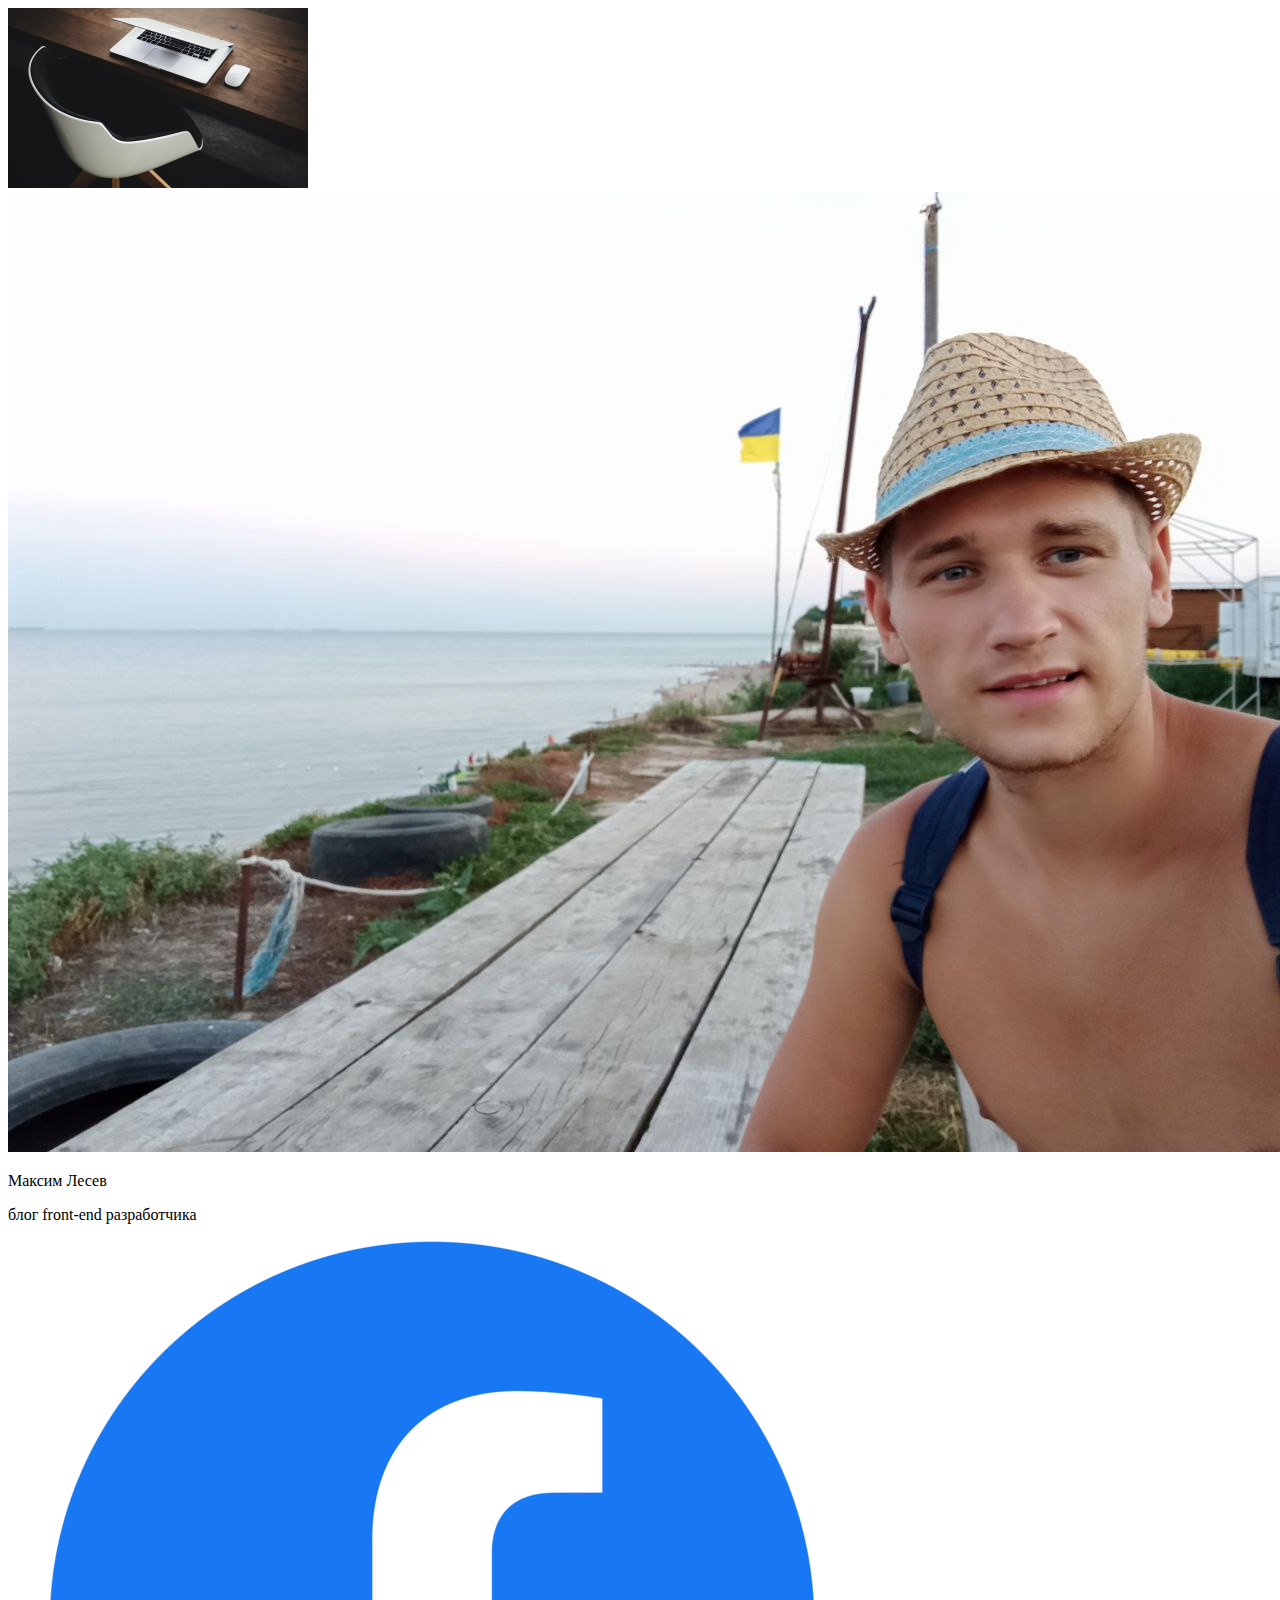
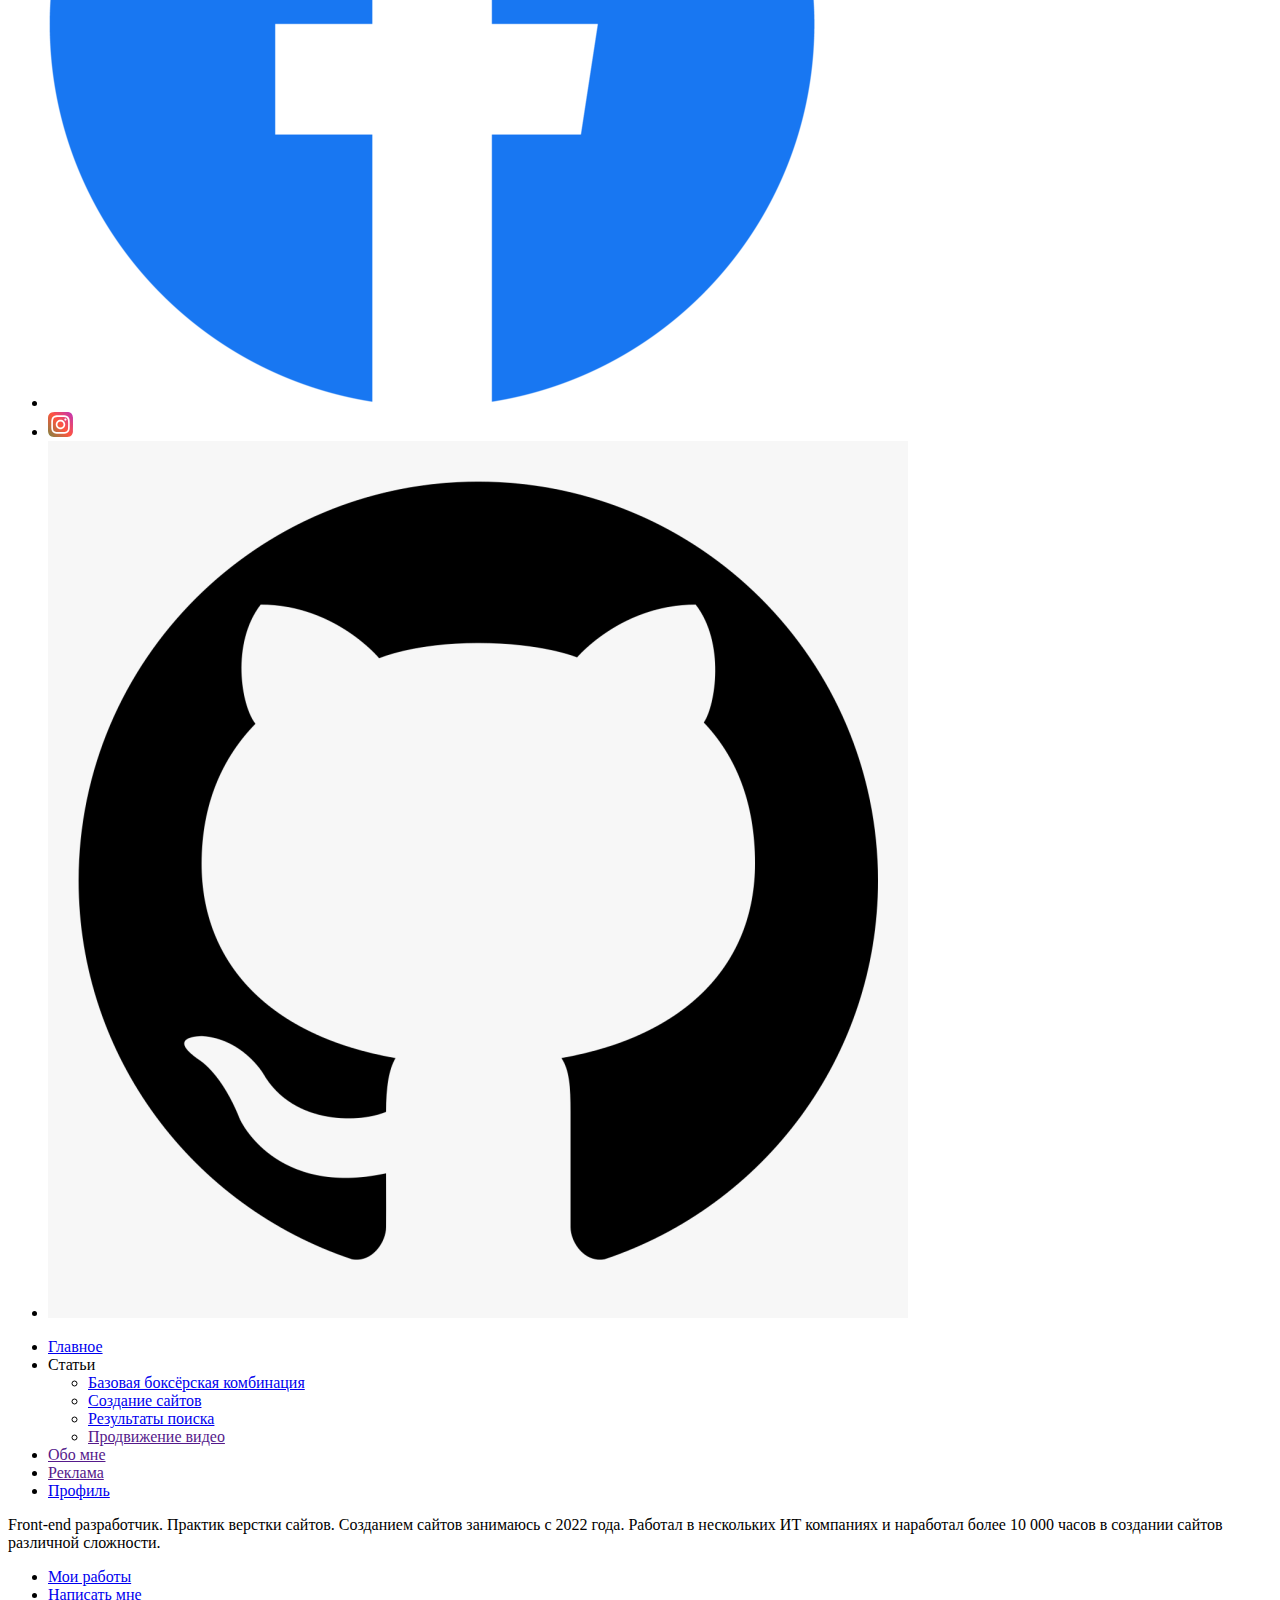
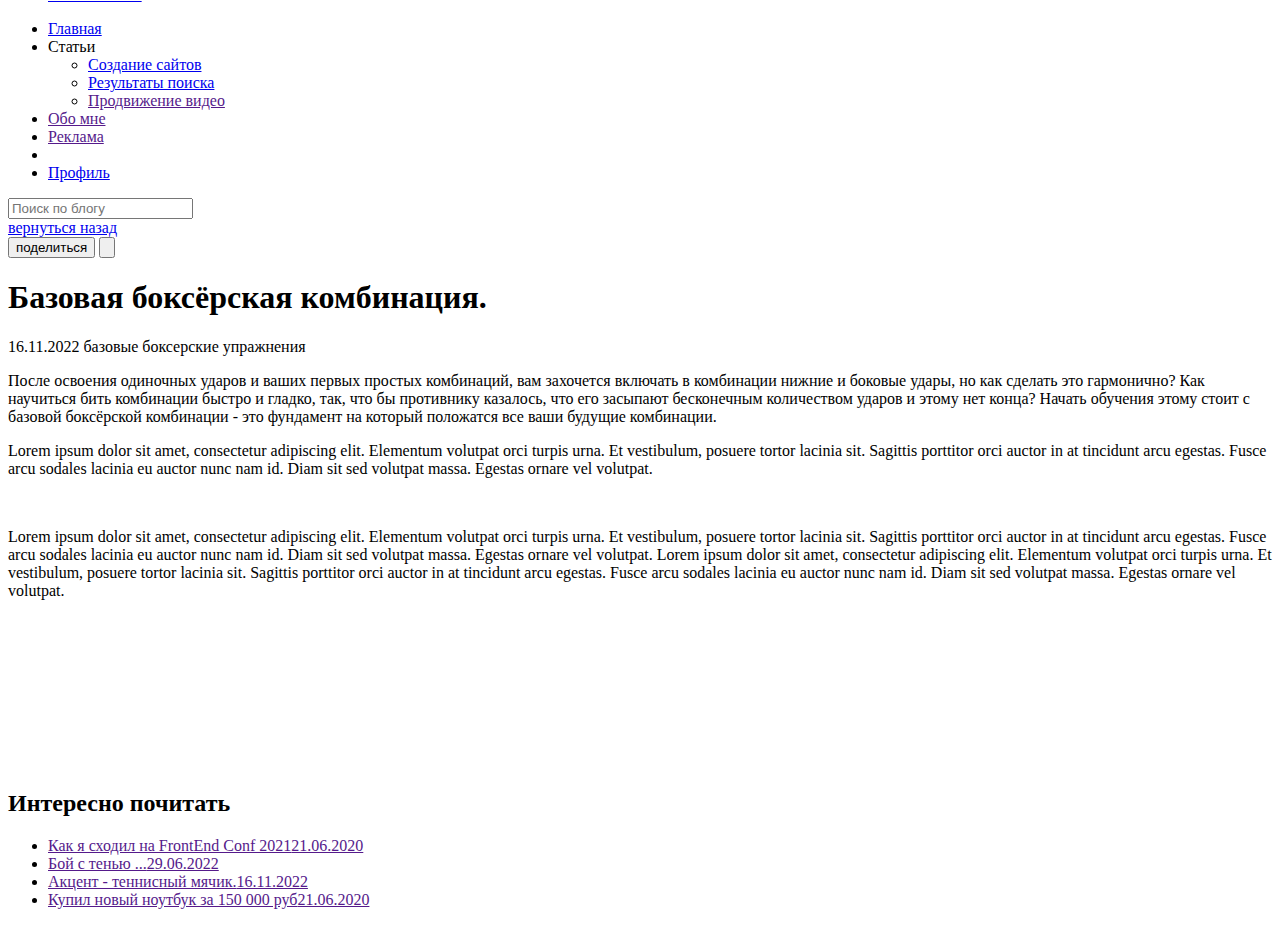
==== article.html @ 68934eb3 "Add files via upload" ====
<!-- Сообщаем браузеру как стоит обрабатывать эту страницу -->
<!DOCTYPE html>
<!-- Оболочка документа, указываем язык содержимого -->
<html lang="ru">
	<!-- Заголовок страницы,контейнер для других важных данных(не отображается) -->
	<head>
		<!-- Заголовок страницы в браузере -->
		<title>Blog</title>
		<meta charset="UTF-8">
		<meta http-equiv="X-UA-Compatible" content="IE=edge">
		<link rel="stylesheet" href="css/article.css">
		<!-- Для старых сайтов -->
		<link rel="icon" type="image/png" href="./img/favicon/favicon-boxing.ico" sizes="32x32" type="image/x-icon">
		<!-- Для современных сайтов -->
		<link rel="icon" href="./img/favicon/favicon-boxing.svg">
		<!-- Для apple -->
		<link rel="apple-touch-icon" href="./img/favicon/apple-touch-icon.png">
		<!-- Для android -->
		<link rel="manifest" href="./img/favicon/manifest.json"> 
		<meta name="viewport" content="width=device-width, initial-scale=1.0">
	</head>
	<!-- Отображаемое тело страницы -->
    <body>
        <div class="wrapper">
            <div class="sidebar">
				<div class="sidebar__image">
					<img src="./img/sidebar/img-top.png" alt="">
				</div>
				<div class="sidebar__container">
					<div class="sidebar__top">
						<div class="sidebar__top-body">
							<div class="sidebar__top-body-icon">
								<img src="./img/sidebar/logo-icon.jpg" alt="">
							</div>
							<p class="sidebar__top-body_p-a">Максим Лесев</p>
							<p class="sidebar__top-body_p-b">блог front-end разработчика</p>
							<ul class="sidebar__top-body-contacts">
								<li><a href="https://www.facebook.com/people/Maksim-Leseu/100060350149232/" target="_blank" class="sidebar__top-body-contacts_a"><img src="./img/sidebar/logo-facebook.webp" alt=""></a></li>
								<li><a href="https://www.instagram.com/" target="_blank" class="sidebar__top-body-contacts_b"><img src="./img/sidebar/logo-instagram.svg" alt=""></a></li>
								<li><a href="https://github.com/MaksLeseu/blog" target="_blank" class="sidebar__top-body-contacts_c"><img src="./img/sidebar/logo-github.png" alt=""></a></li>
							</ul>
						</div>
					</div>
					<ul class="sidebar__list">
							<li><a href="index.html" class="sidebar__link">Главное</a></li>
							<li class="sidebar__link sidebar__link-menu">Статьи<span class="sidebar__link-span"></span>
								<ul class="sidebar__menu">
									<li><a href="article.html" class="sidebar__menu_link">Базовая боксёрская комбинация</a></li>
									<li><a href="block.html" class="sidebar__menu_link">Создание сайтов</a></li>
									<li><a href="page.html" class="sidebar__menu_link">Результаты поиска</a></li>
									<li><a href="" class="sidebar__menu_link sidebar__menu_link_a">Продвижение видео</a></li>
								</ul>
							</li>
							<li><a href="" class="sidebar__link">Обо мне</a></li>
							<li><a href="" class="sidebar__link">Реклама</a></li>	
							<li><a href="authorization.html" class="sidebar__link">Профиль</a></li>
						</ul>
					<div class="sidebar__bottom">
						<p class="sidebar__bottom-text">Front-end разработчик. Практик верстки сайтов. Созданием сайтов занимаюсь с 2022 года. Работал в нескольких ИТ компаниях и наработал более 10 000 часов в создании сайтов различной сложности.</p>
						<ul class="sidebar__bottom-btn">
							<li><a href="page2.html" class="sidebar__bottom-buttom sidebar__bottom-buttom_a">Мои работы</a></li>
							<li><a href="index.html" class="sidebar__bottom-buttom sidebar__bottom-buttom_b">Написать мне</a></li>
						</ul>
					</div>
				</div>
			</div>
			<div class="content">
				<header class="header">
					<div class="header__burger">
						<span></span>
					</div>
					<nav class="header__menu">
						<ul class="header__list">
							<li><a href="index.html" class="header__link">Главная</a></li>
							<li class="header__link header__link_arrow">Статьи<span></span>
								<ul class="header__list-menu">
									<li><a href="block.html" class="header__link-menu">Создание сайтов</a></li>
									<li><a href="page.html" class="header__link-menu">Результаты поиска</a></li>
									<li><a href="" class="header__link-menu">Продвижение видео</a></li>
								</ul>
							</li>
							<li><a href="" class="header__link">Обо мне</a></li>
							<li><a href="" class="header__link">Реклама</a></li>	
							<li class="header__link-empty"></li>
							<li><a href="authorization.html" class="header__link">Профиль</a></li>
						</ul>
						<form action="#">
							<input class="header__input" placeholder="Поиск по блогу" type="text">
						</form>
					</nav>
				</header>
				<div class="container">
					<section class="block">
						<div class="block__conteiner">
							<div class="block__top">
								<div class="top__tag">
									<a href="index.html" class="top__tag-back top__tag-back_none">вернуться назад</a>
									<form class="top__tag-back_form" action="#">
										<button class="top__tag-back" type="submit">поделиться</button>
										<button class="top__tag-back_share"><img src="./img/article/share1.svg" alt=""></button>
									</form>
								</div>
								<h1>Базовая боксёрская комбинация.</h1>
								<div class="top__span">
									<span>16.11.2022</span>
									<span> базовые боксерские упражнения</span>
								</div>
								<p>После освоения одиночных ударов и ваших первых простых комбинаций, вам захочется включать в комбинации нижние и боковые удары, но как сделать это гармонично? Как научиться бить комбинации быстро и гладко, так, что бы противнику казалось, что его засыпают бесконечным количеством ударов и этому нет конца? Начать обучения этому стоит с базовой боксёрской комбинации - это фундамент на который положатся все ваши будущие комбинации.</p>
								<p>Lorem ipsum dolor sit amet, consectetur adipiscing elit. Elementum volutpat orci turpis urna. Et vestibulum, posuere tortor lacinia sit. Sagittis porttitor orci auctor in at tincidunt arcu egestas. Fusce arcu sodales lacinia eu auctor nunc nam id. Diam sit sed volutpat massa. Egestas ornare vel volutpat.</p>
								<div class="top__image">
									<img src="./img/article/photo1.jpg" alt="">
								</div>	
								<p>Lorem ipsum dolor sit amet, consectetur adipiscing elit. Elementum volutpat orci turpis urna. Et vestibulum, posuere tortor lacinia sit. Sagittis porttitor orci auctor in at tincidunt arcu egestas. Fusce arcu sodales lacinia eu auctor nunc nam id. Diam sit sed volutpat massa. Egestas ornare vel volutpat. Lorem ipsum dolor sit amet, consectetur adipiscing elit. Elementum volutpat orci turpis urna. Et vestibulum, posuere tortor lacinia sit. Sagittis porttitor orci auctor in at tincidunt arcu egestas. Fusce arcu sodales lacinia eu auctor nunc nam id. Diam sit sed volutpat massa. Egestas ornare vel volutpat.</p>
								<div class="top__video">
									<iframe  src="https://www.youtube.com/embed/c4972BatI6k" title="YouTube video player" frameborder="0" allow="accelerometer; autoplay; clipboard-write; encrypted-media; gyroscope; picture-in-picture" allowfullscreen></iframe>
								</div>
							</div>
							<div class="block__bottom">
								<h2>Интересно почитать</h2>
								<ul class="bottom__row">
									<li class="bottom__list bottom__list_a"><a class="bottom__link" href="">Как я сходил на FrontEnd Conf 2021<span>21.06.2020</span></a></li>
									<li class="bottom__list bottom__list_b"><a class="bottom__link" href="">Бой с тенью ...<span>29.06.2022</span></a></li>
									<li class="bottom__list bottom__list_c"><a class="bottom__link" href="">Акцент - теннисный мячик.<span>16.11.2022</span></a></li>
									<li class="bottom__list bottom__list_d"><a class="bottom__link" href="">Купил новый ноутбук за 150 000 руб<span>21.06.2020</span></a></li>
								</ul>
							</div>
						</div>
					</section>
				</div>
			</div>
        </div>
        <script src="js/script.js"></script>
		<script src="js/fslightbox.js"></script>
    </body>
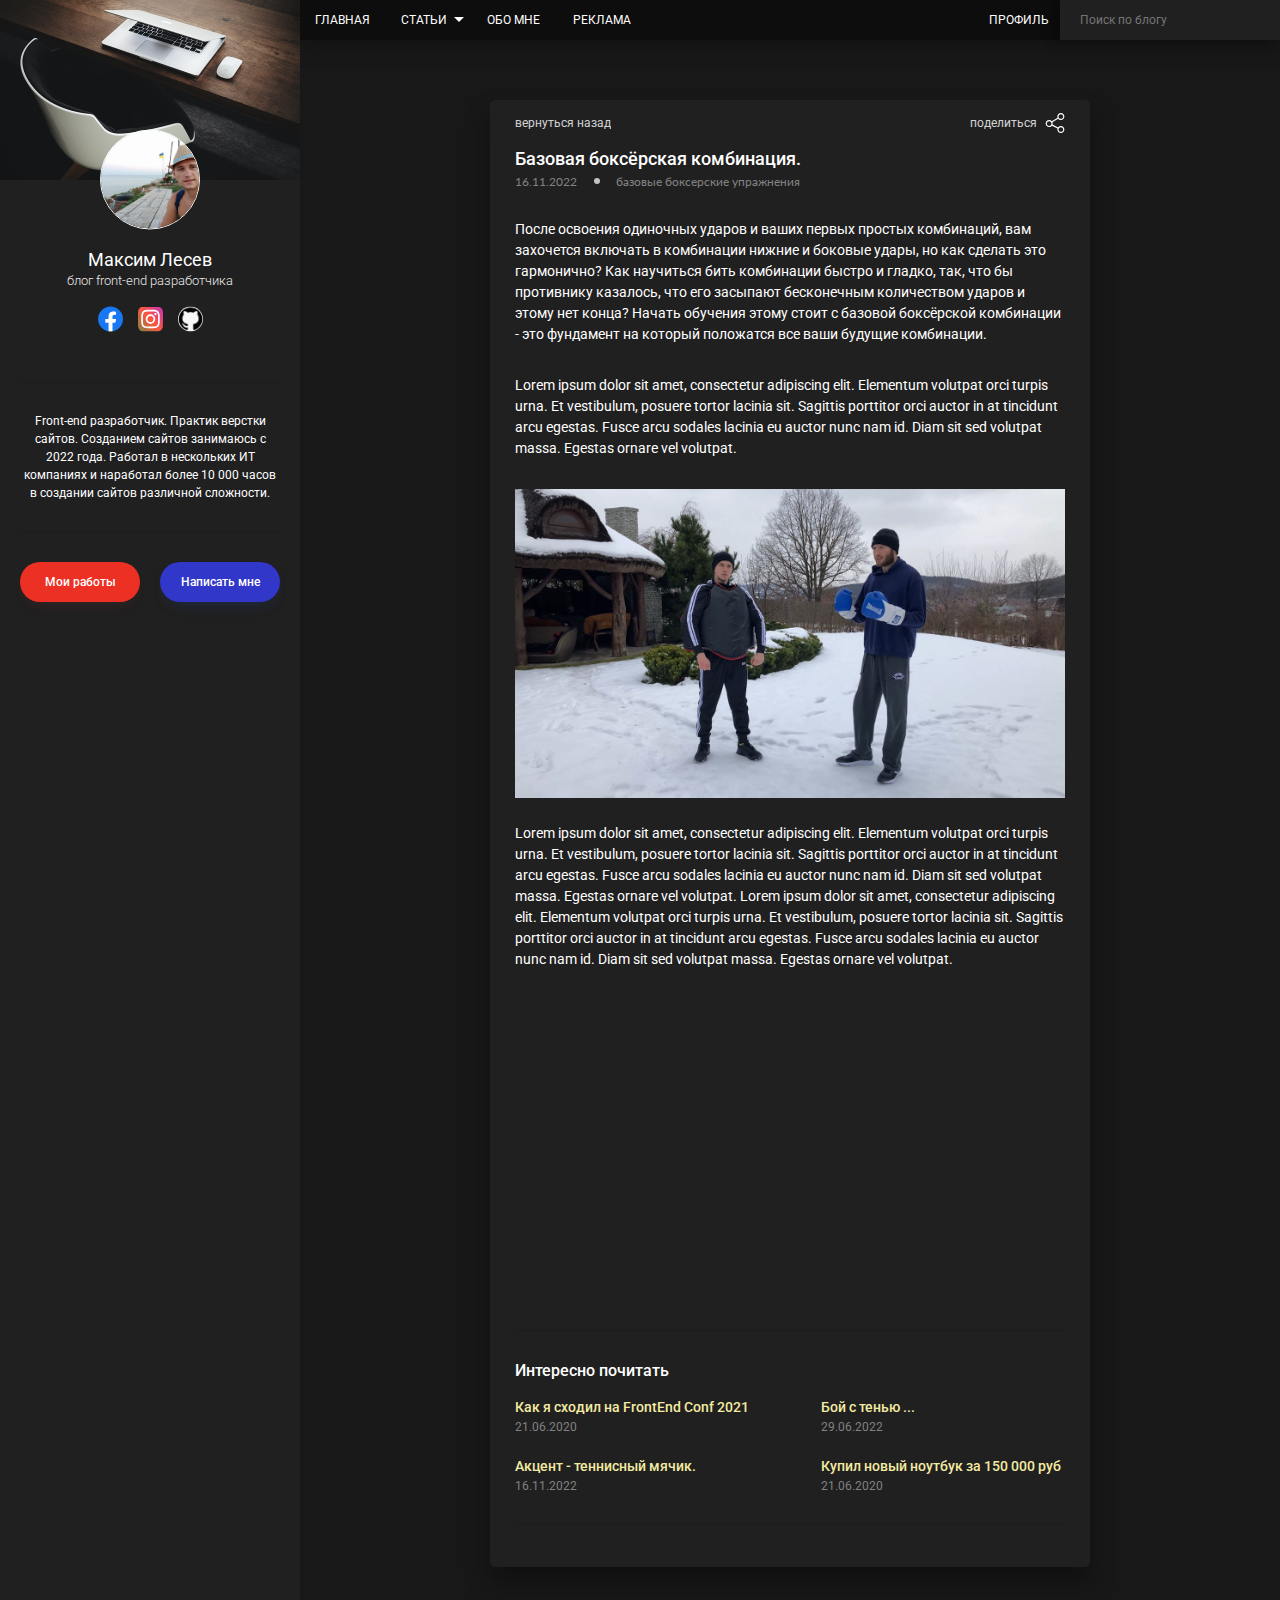
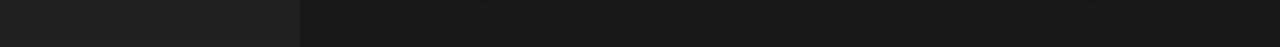
==== commit 240b9f92: "Changes page2.html/page2.scss" ====
--- a/article.html
+++ b/article.html
@@ -59,7 +59,7 @@
 						<p class="sidebar__bottom-text">Front-end разработчик. Практик верстки сайтов. Созданием сайтов занимаюсь с 2022 года. Работал в нескольких ИТ компаниях и наработал более 10 000 часов в создании сайтов различной сложности.</p>
 						<ul class="sidebar__bottom-btn">
 							<li><a href="page2.html" class="sidebar__bottom-buttom sidebar__bottom-buttom_a">Мои работы</a></li>
-							<li><a href="index.html" class="sidebar__bottom-buttom sidebar__bottom-buttom_b">Написать мне</a></li>
+							<li><a href="" class="sidebar__bottom-buttom sidebar__bottom-buttom_b">Написать мне</a></li>
 						</ul>
 					</div>
 				</div>
@@ -71,18 +71,19 @@
 					</div>
 					<nav class="header__menu">
 						<ul class="header__list">
-							<li><a href="index.html" class="header__link">Главная</a></li>
-							<li class="header__link header__link_arrow">Статьи<span></span>
+							<li class="header__link-shell"><a href="index.html" class="header__link">Главная</a></li>
+							<li class="header__link header__link_arrow header__link-shell">Статьи<span></span>
 								<ul class="header__list-menu">
+									<li><a href="article.html" class="header__link-menu">Базовая боксёрская комбинация</a></li>
 									<li><a href="block.html" class="header__link-menu">Создание сайтов</a></li>
 									<li><a href="page.html" class="header__link-menu">Результаты поиска</a></li>
-									<li><a href="" class="header__link-menu">Продвижение видео</a></li>
+									<li><a href="" class="header__link-menu">Продвижение видео</a></li> 
 								</ul>
 							</li>
-							<li><a href="" class="header__link">Обо мне</a></li>
-							<li><a href="" class="header__link">Реклама</a></li>	
+							<li class="header__link-shell"><a href="" class="header__link">Обо мне</a></li>
+							<li class="header__link-shell"><a href="" class="header__link">Реклама</a></li>	
 							<li class="header__link-empty"></li>
-							<li><a href="authorization.html" class="header__link">Профиль</a></li>
+							<li class="header__link-shell"><a href="authorization.html" class="header__link">Профиль</a></li>
 						</ul>
 						<form action="#">
 							<input class="header__input" placeholder="Поиск по блогу" type="text">
@@ -92,36 +93,34 @@
 				<div class="container">
 					<section class="block">
 						<div class="block__conteiner">
-							<div class="block__top">
-								<div class="top__tag">
-									<a href="index.html" class="top__tag-back top__tag-back_none">вернуться назад</a>
-									<form class="top__tag-back_form" action="#">
-										<button class="top__tag-back" type="submit">поделиться</button>
-										<button class="top__tag-back_share"><img src="./img/article/share1.svg" alt=""></button>
-									</form>
-								</div>
-								<h1>Базовая боксёрская комбинация.</h1>
-								<div class="top__span">
-									<span>16.11.2022</span>
-									<span> базовые боксерские упражнения</span>
-								</div>
-								<p>После освоения одиночных ударов и ваших первых простых комбинаций, вам захочется включать в комбинации нижние и боковые удары, но как сделать это гармонично? Как научиться бить комбинации быстро и гладко, так, что бы противнику казалось, что его засыпают бесконечным количеством ударов и этому нет конца? Начать обучения этому стоит с базовой боксёрской комбинации - это фундамент на который положатся все ваши будущие комбинации.</p>
-								<p>Lorem ipsum dolor sit amet, consectetur adipiscing elit. Elementum volutpat orci turpis urna. Et vestibulum, posuere tortor lacinia sit. Sagittis porttitor orci auctor in at tincidunt arcu egestas. Fusce arcu sodales lacinia eu auctor nunc nam id. Diam sit sed volutpat massa. Egestas ornare vel volutpat.</p>
-								<div class="top__image">
-									<img src="./img/article/photo1.jpg" alt="">
-								</div>	
-								<p>Lorem ipsum dolor sit amet, consectetur adipiscing elit. Elementum volutpat orci turpis urna. Et vestibulum, posuere tortor lacinia sit. Sagittis porttitor orci auctor in at tincidunt arcu egestas. Fusce arcu sodales lacinia eu auctor nunc nam id. Diam sit sed volutpat massa. Egestas ornare vel volutpat. Lorem ipsum dolor sit amet, consectetur adipiscing elit. Elementum volutpat orci turpis urna. Et vestibulum, posuere tortor lacinia sit. Sagittis porttitor orci auctor in at tincidunt arcu egestas. Fusce arcu sodales lacinia eu auctor nunc nam id. Diam sit sed volutpat massa. Egestas ornare vel volutpat.</p>
-								<div class="top__video">
-									<iframe  src="https://www.youtube.com/embed/c4972BatI6k" title="YouTube video player" frameborder="0" allow="accelerometer; autoplay; clipboard-write; encrypted-media; gyroscope; picture-in-picture" allowfullscreen></iframe>
-								</div>
+							<div class="block__button">
+								<a href="index.html" class="block__btn block__btn_none">вернуться назад</a>
+								<form class="block__button_row" action="#">
+									<button class="block__btn" type="submit">поделиться</button>
+									<button class="block__btn_share"><img src="./img/block/share1.svg" alt=""></button>
+								</form>
 							</div>
-							<div class="block__bottom">
+							<h1>Базовая боксёрская комбинация.</h1>
+							<div class="block__data">
+								<span>16.11.2022</span>
+								<span>базовые боксерские упражнения</span>
+							</div>
+							<p>После освоения одиночных ударов и ваших первых простых комбинаций, вам захочется включать в комбинации нижние и боковые удары, но как сделать это гармонично? Как научиться бить комбинации быстро и гладко, так, что бы противнику казалось, что его засыпают бесконечным количеством ударов и этому нет конца? Начать обучения этому стоит с базовой боксёрской комбинации - это фундамент на который положатся все ваши будущие комбинации.</p>
+							<p>Lorem ipsum dolor sit amet, consectetur adipiscing elit. Elementum volutpat orci turpis urna. Et vestibulum, posuere tortor lacinia sit. Sagittis porttitor orci auctor in at tincidunt arcu egestas. Fusce arcu sodales lacinia eu auctor nunc nam id. Diam sit sed volutpat massa. Egestas ornare vel volutpat.</p>
+							<div class="block__image">
+								<img src="./img/article/photo1.jpg" alt="">
+							</div>	
+							<p>Lorem ipsum dolor sit amet, consectetur adipiscing elit. Elementum volutpat orci turpis urna. Et vestibulum, posuere tortor lacinia sit. Sagittis porttitor orci auctor in at tincidunt arcu egestas. Fusce arcu sodales lacinia eu auctor nunc nam id. Diam sit sed volutpat massa. Egestas ornare vel volutpat. Lorem ipsum dolor sit amet, consectetur adipiscing elit. Elementum volutpat orci turpis urna. Et vestibulum, posuere tortor lacinia sit. Sagittis porttitor orci auctor in at tincidunt arcu egestas. Fusce arcu sodales lacinia eu auctor nunc nam id. Diam sit sed volutpat massa. Egestas ornare vel volutpat.</p>
+							<div class="block__video">
+								<iframe  src="https://www.youtube.com/embed/c4972BatI6k" title="YouTube video player" frameborder="0" allow="accelerometer; autoplay; clipboard-write; encrypted-media; gyroscope; picture-in-picture" allowfullscreen></iframe>
+							</div>
+							<div class="block__links">
 								<h2>Интересно почитать</h2>
-								<ul class="bottom__row">
-									<li class="bottom__list bottom__list_a"><a class="bottom__link" href="">Как я сходил на FrontEnd Conf 2021<span>21.06.2020</span></a></li>
-									<li class="bottom__list bottom__list_b"><a class="bottom__link" href="">Бой с тенью ...<span>29.06.2022</span></a></li>
-									<li class="bottom__list bottom__list_c"><a class="bottom__link" href="">Акцент - теннисный мячик.<span>16.11.2022</span></a></li>
-									<li class="bottom__list bottom__list_d"><a class="bottom__link" href="">Купил новый ноутбук за 150 000 руб<span>21.06.2020</span></a></li>
+								<ul class="block__row">
+									<li class="block__list"><a class="block__link" href="">Как я сходил на FrontEnd Conf 2021</a><span>21.06.2020</span></li>
+									<li class="block__list"><a class="block__link" href="">Бой с тенью ...</a><span>29.06.2022</span></li>
+									<li class="block__list"><a class="block__link" href="">Акцент - теннисный мячик.</a><span>16.11.2022</span></li>
+									<li class="block__list"><a class="block__link" href="">Купил новый ноутбук за 150 000 руб</a><span>21.06.2020</span></li>
 								</ul>
 							</div>
 						</div>
--- a/css/article.css
+++ b/css/article.css
@@ -0,0 +1,705 @@
+@charset "UTF-8";
+@import url("https://fonts.googleapis.com/css2?family=Lato&family=Roboto:wght@300;400;500;700&display=swap");
+@import url("https://fonts.googleapis.com/css2?family=Lato&display=swap");
+/*Обнуление*/
+* {
+  padding: 0;
+  margin: 0;
+  border: 0;
+}
+
+*, *:before, *:after {
+  -moz-box-sizing: border-box;
+  -webkit-box-sizing: border-box;
+  box-sizing: border-box;
+}
+
+:focus, :active {
+  outline: none;
+}
+
+a:focus, a:active {
+  outline: none;
+}
+
+nav, footer, header, aside {
+  display: block;
+}
+
+html, body {
+  height: 100%;
+  width: 100%;
+  font-size: 100%;
+  line-height: 1;
+  font-size: 14px;
+  -ms-text-size-adjust: 100%;
+  -moz-text-size-adjust: 100%;
+  -webkit-text-size-adjust: 100%;
+}
+
+input, button, textarea {
+  font-family: inherit;
+}
+
+input::-ms-clear {
+  display: none;
+}
+
+button {
+  cursor: pointer;
+}
+
+button::-moz-focus-inner {
+  padding: 0;
+  border: 0;
+}
+
+a, a:visited {
+  text-decoration: none;
+}
+
+a:hover {
+  text-decoration: none;
+}
+
+ul li {
+  list-style: none;
+}
+
+img {
+  vertical-align: top;
+}
+
+h1, h2, h3, h4, h5, h6 {
+  font-size: inherit;
+  font-weight: inherit;
+}
+
+/*--------------------*/
+body {
+  font-family: "Roboto", sans-serif;
+}
+body._active-burger {
+  overflow: hidden;
+}
+
+.wrapper {
+  display: flex;
+}
+
+.content {
+  width: 100%;
+  background-color: #181818;
+}
+
+.container {
+  max-width: 630px;
+  margin: 60px auto 80px auto;
+  padding: 0px 15px;
+}
+.container._active-burger {
+  opacity: 0.1;
+  overflow: none;
+}
+@media (max-width: 679px) {
+  .container .block__top p {
+    margin-bottom: 18px;
+  }
+  .container .block__data {
+    margin-bottom: 18px;
+  }
+  .container .block__image {
+    width: 260px;
+    height: 108.25px;
+    margin: 0px auto 18px auto;
+  }
+  .container .block__video {
+    width: 260px;
+    height: 108.25px;
+    margin: 0px auto 18px auto;
+  }
+  .container .block__btn_none {
+    display: none;
+  }
+}
+@media (max-width: 600px) {
+  .container .block__row li:nth-child(1) {
+    margin-bottom: 20px;
+  }
+  .container .block__row li:nth-child(2) {
+    margin-bottom: 20px;
+  }
+  .container .block__row li:nth-child(3) {
+    margin-bottom: 20px;
+  }
+}
+
+.sidebar {
+  max-width: 300px;
+  min-width: 222px;
+  background-color: #202020;
+  box-shadow: 5px 0px 15px rgba(5, 5, 5, 0.1);
+}
+.sidebar__container {
+  padding: 0px 20px;
+}
+.sidebar__image {
+  width: 100%;
+  height: 180px;
+}
+.sidebar__image img {
+  width: 100%;
+  height: 100%;
+  object-fit: cover;
+}
+.sidebar__top-body-icon {
+  width: 100px;
+  height: 100px;
+  border-radius: 50%;
+  border: 1px #FFF solid;
+  margin: 0px auto 19px auto;
+}
+.sidebar__top-body-icon img {
+  width: 100%;
+  height: 100%;
+  object-fit: cover;
+  border-radius: 100%;
+}
+.sidebar__top-body {
+  transform: translate(0px, -25%);
+}
+.sidebar__top-body_p-a {
+  margin-bottom: 3px;
+  font-weight: 400;
+  font-size: 18px;
+  line-height: 21px;
+}
+.sidebar__top-body_p-b {
+  margin-bottom: 18px;
+  font-weight: 300;
+  font-size: 13px;
+  line-height: 16px;
+  opacity: 0.9;
+}
+.sidebar__top-body p {
+  display: block;
+  font-style: normal;
+  text-align: center;
+  color: #FFF;
+}
+.sidebar__top-body-contacts {
+  display: flex;
+  justify-content: center;
+}
+.sidebar__top-body-contacts li {
+  margin: 0px 7.5px;
+}
+.sidebar__top-body-contacts_a {
+  display: block;
+  width: 25px;
+  height: 25px;
+}
+.sidebar__top-body-contacts_a img {
+  width: 100%;
+  height: 100%;
+  object-fit: cover;
+}
+.sidebar__top-body-contacts_c {
+  display: block;
+  width: 25px;
+  height: 25px;
+  border-radius: 50%;
+}
+.sidebar__top-body-contacts_c img {
+  width: 100%;
+  height: 100%;
+  border-radius: 100%;
+  object-fit: cover;
+}
+.sidebar__bottom-text {
+  display: flex;
+  align-items: center;
+  height: 150px;
+  margin: 0px auto 30px auto;
+  text-align: center;
+  font-style: normal;
+  font-weight: 400;
+  font-size: 12px;
+  line-height: 18px;
+  color: #FFF;
+  border-top: 1px solid #1C1C1C;
+  border-bottom: 1px solid #1C1C1C;
+}
+.sidebar__bottom-btn {
+  display: flex;
+  justify-content: center;
+}
+.sidebar__bottom-btn li {
+  margin: 0px 10px;
+}
+.sidebar__bottom-buttom {
+  display: flex;
+  justify-content: center;
+  align-items: center;
+  border-radius: 25px;
+  width: 120px;
+  height: 40px;
+  font-style: normal;
+  font-weight: 500;
+  font-size: 12px;
+  line-height: 14px;
+  color: #FFF;
+}
+.sidebar__bottom-buttom_a {
+  background-color: #ED3024;
+  box-shadow: 0px 7px 17px -10px rgba(242, 63, 63, 0.2);
+}
+.sidebar__bottom-buttom_b {
+  background-color: #3137C9;
+  box-shadow: 0px 7px 17px -10px rgba(32, 84, 219, 0.35);
+}
+.sidebar__list {
+  display: none;
+}
+.sidebar__menu {
+  display: none;
+}
+.sidebar__link span {
+  display: inline-block;
+  border-right: 5px solid transparent;
+  border-left: 5px solid transparent;
+  border-top: 5px solid #FFF;
+  width: 0;
+  height: 0;
+  margin-left: 9px;
+  transform: translate(0px, -2px);
+  transition: all 0.3s ease 0s;
+}
+.sidebar__link span._active-menu {
+  transform: rotate(-180deg);
+  transition: all 0.3s ease 0s;
+  border-top: 5px solid #107EFF;
+}
+@media (max-width: 990px) {
+  .sidebar {
+    position: absolute;
+    left: -400px;
+    z-index: 8;
+    transition: left 0.3s ease 0s;
+    background-color: #0D0D0D;
+    height: 110%;
+    overflow: auto;
+  }
+  .sidebar__container {
+    transform: translate(0px, -40px);
+    background-color: #0D0D0D;
+  }
+  .sidebar__top {
+    max-height: 52px;
+    position: relative;
+  }
+  .sidebar__top-body p {
+    transform: translate(20px, -30px);
+  }
+  .sidebar__top-body_p-a {
+    font-size: 15px;
+    font-weight: 400;
+    line-height: 18px;
+    max-width: 110px;
+    margin-left: 51px;
+  }
+  .sidebar__top-body_p-a:after {
+    content: "";
+    position: absolute;
+    width: 270px;
+    height: 1px;
+    background-color: #1C1C1C;
+    top: 55px;
+    right: -84px;
+  }
+  .sidebar__top-body_p-b {
+    margin-left: 53px;
+    font-weight: 300;
+    font-size: 12px;
+    line-height: 14px;
+    max-width: 160px;
+  }
+  .sidebar__top-body-icon {
+    transform: translate(-102px, 25%);
+    width: 65px;
+    height: 65px;
+    margin: 0px auto;
+  }
+  .sidebar__top-body-contacts {
+    display: none;
+  }
+  .sidebar__bottom-text {
+    display: none;
+  }
+  .sidebar__list {
+    display: inline-block;
+    margin: 42px 0 0 15px;
+  }
+  .sidebar__link {
+    display: block;
+    padding-bottom: 20px;
+    font-style: normal;
+    font-weight: 300;
+    font-size: 16px;
+    line-height: 19px;
+    color: #FFF;
+  }
+  .sidebar__link:active {
+    color: #107EFF;
+  }
+  .sidebar__link-menu._active-menu {
+    color: #107EFF;
+  }
+  .sidebar__menu {
+    margin-top: 20px;
+  }
+  .sidebar__menu._active-menu {
+    display: block;
+  }
+  .sidebar__menu_link {
+    display: block;
+    margin-left: 17px;
+    margin-bottom: 20px;
+    font-style: normal;
+    font-weight: 300;
+    font-size: 16px;
+    line-height: 19px;
+    color: #FFF;
+  }
+  .sidebar__menu_link_a {
+    margin-bottom: 0px;
+  }
+  .sidebar__menu_link:active {
+    color: #107EFF;
+  }
+  .sidebar._active-burger {
+    left: 0px;
+    transition: left 0.3s ease 0s;
+  }
+}
+
+.header {
+  height: 40px;
+  width: 100%;
+  background-color: #0D0D0D;
+  box-shadow: 0px 5px 22px rgba(0, 0, 0, 0.25);
+  position: relative;
+  z-index: 10;
+}
+.header__burger {
+  display: none;
+}
+.header__menu {
+  display: flex;
+  justify-content: space-between;
+}
+.header__link-empty {
+  width: 100%;
+}
+.header__list {
+  display: flex;
+  flex: 1 1 auto;
+}
+.header__list > li:hover .header__list-menu {
+  opacity: 1;
+  visibility: visible;
+  pointer-events: all;
+}
+.header__link {
+  display: flex;
+  align-items: center;
+  height: 40px;
+  width: 86px;
+  padding-left: 15px;
+  font-weight: 400;
+  font-size: 12px;
+  line-height: 13px;
+  text-transform: uppercase;
+  color: #FFF;
+}
+.header__link_arrow {
+  display: flex;
+}
+.header__link span {
+  display: inline-block;
+  border-right: 5px solid transparent;
+  border-left: 5px solid transparent;
+  border-top: 5px solid #FFF;
+  width: 0;
+  height: 0;
+  margin-left: 7px;
+  margin-right: 9.3px;
+  margin-bottom: 2px;
+}
+.header__link:hover {
+  background-color: #3137C9;
+}
+.header__list-menu {
+  opacity: 0;
+  visibility: hidden;
+  pointer-events: none;
+  position: absolute;
+  background-color: #3137C9;
+  width: 165px;
+  padding-top: 10px;
+  padding-left: 12px;
+  z-index: 5;
+  transform: translate(-15.5px, 80px);
+}
+.header__list-menu li {
+  padding-bottom: 10px;
+}
+.header__list-menu li:hover {
+  text-decoration: underline;
+}
+.header__link-menu {
+  font-weight: 400;
+  font-size: 12px;
+  line-height: 14px;
+  color: #FFF;
+  opacity: 0.9;
+  text-transform: none;
+}
+.header__input {
+  background: #202020;
+  box-shadow: -7px 1px 10px rgba(0, 0, 0, 0.3);
+  width: 220px;
+  height: 100%;
+  padding-left: 20px;
+  font-weight: 400;
+  font-size: 12px;
+  line-height: 14px;
+  color: #FFF;
+}
+.header__input:-moz-placeholder {
+  color: rgba(255, 255, 255, 0.4);
+}
+.header__input:focus {
+  border: 1px #3137C9 solid;
+  width: 300px;
+  box-shadow: 1px 1px 5px #3137C9;
+}
+@media (max-width: 990px) {
+  .header__burger {
+    position: relative;
+    top: 10px;
+    left: 15px;
+    z-index: 12;
+    width: 30px;
+    height: 20px;
+    display: block;
+  }
+  .header__burger:before {
+    content: "";
+    position: absolute;
+    top: 0;
+    left: 0;
+    width: 100%;
+    height: 2px;
+    background-color: #FFF;
+    transition: all 0.3s ease 0s;
+  }
+  .header__burger:after {
+    content: "";
+    position: absolute;
+    bottom: 0;
+    left: 0;
+    width: 100%;
+    height: 2px;
+    background-color: #FFF;
+    transition: all 0.3s ease 0s;
+  }
+  .header__burger span {
+    position: absolute;
+    top: 9px;
+    left: 0;
+    width: 100%;
+    height: 2px;
+    background-color: #FFF;
+    transition: all 0.3s ease 0s;
+  }
+  .header__burger._active-burger span {
+    display: none;
+    transition: all 0.3s ease 0s;
+  }
+  .header__burger._active-burger:before {
+    background-color: #ED3024;
+    transition: all 0.3s ease 0s;
+    top: 50%;
+    transform: rotate(-45deg) translate(0px, -50%);
+  }
+  .header__burger._active-burger:after {
+    background-color: #ED3024;
+    transition: all 0.3s ease 0s;
+    bottom: 50%;
+    transform: rotate(45deg) translate(0px, 50%);
+  }
+  .header__input {
+    position: absolute;
+    right: 0;
+    top: 0;
+  }
+  .header__list {
+    display: none;
+  }
+}
+
+.block {
+  background-color: #202020;
+  box-shadow: 0px 15px 25px rgba(0, 0, 0, 0.35);
+  border-radius: 5px;
+  padding-top: 16px;
+}
+.block__conteiner {
+  padding: 0 25px 13px 25px;
+}
+.block__button {
+  display: flex;
+  justify-content: space-between;
+  margin-bottom: 15px;
+}
+.block__button_row {
+  display: flex;
+  margin: -3px 0 0 0;
+}
+.block__btn {
+  font-style: normal;
+  font-weight: 400;
+  font-size: 12px;
+  line-height: 14px;
+  background-color: #202020;
+  color: #FFFFFF;
+  opacity: 0.8;
+}
+.block__btn_share {
+  background-color: #202020;
+  margin: 0 0 0 7.63px;
+}
+.block__btn:hover {
+  text-decoration: underline;
+}
+.block h1 {
+  font-style: normal;
+  font-weight: 500;
+  font-size: 18px;
+  line-height: 21px;
+  color: #FFF;
+  margin-bottom: 5px;
+}
+.block__data {
+  margin-bottom: 30px;
+}
+.block__data span {
+  font-family: "Lato", sans-serif;
+  font-style: normal;
+  font-weight: 400;
+  font-size: 12px;
+  line-height: 14px;
+  color: #828282;
+  position: relative;
+}
+.block__data span:first-child {
+  padding: 0 36px 0 0;
+}
+.block__data span:first-child:after {
+  content: "";
+  width: 6px;
+  height: 6px;
+  background-color: #C4C4C4;
+  border-radius: 50%;
+  position: absolute;
+  right: 13px;
+  top: 25%;
+}
+.block p {
+  margin-bottom: 30px;
+  font-style: normal;
+  font-weight: 400;
+  font-size: 14px;
+  line-height: 21px;
+  color: #FFF;
+}
+.block__image {
+  margin-bottom: 25px;
+  width: 550px;
+  height: 229;
+}
+.block__image img {
+  width: 100%;
+  height: 100%;
+  object-fit: cover;
+}
+.block__video {
+  width: 550px;
+  height: 300px;
+  margin-bottom: 30px;
+}
+.block__video iframe {
+  width: 100%;
+  height: 100%;
+}
+.block h2 {
+  font-style: normal;
+  font-weight: 500;
+  font-size: 16px;
+  line-height: 19px;
+  color: #FFF;
+  margin-bottom: 19px;
+}
+.block__links {
+  border-top: 1px solid #1C1C1C;
+  border-bottom: 1px solid #1C1C1C;
+  padding-top: 30px;
+  padding-bottom: 30px;
+  margin-bottom: 30px;
+}
+.block__row {
+  display: flex;
+  flex-wrap: wrap;
+  justify-content: space-between;
+}
+.block__row li:nth-child(1) {
+  margin-bottom: 24px;
+}
+.block__row li:nth-child(2) {
+  margin-bottom: 24px;
+}
+.block__list {
+  display: block;
+  width: 244px;
+}
+.block__list span {
+  display: block;
+  margin-top: 5px;
+  font-style: normal;
+  font-weight: 400;
+  font-size: 12px;
+  line-height: 14px;
+  color: #828282;
+}
+.block__link {
+  font-style: normal;
+  font-weight: 500;
+  font-size: 14px;
+  line-height: 16px;
+  color: #F3EBA2;
+}
+.block__link span {
+  display: block;
+  margin-top: 5px;
+  font-style: normal;
+  font-weight: 400;
+  font-size: 12px;
+  line-height: 14px;
+  color: #828282;
+}
+.block__link:hover {
+  text-decoration: underline;
+}
+
+/*# sourceMappingURL=article.css.map */
